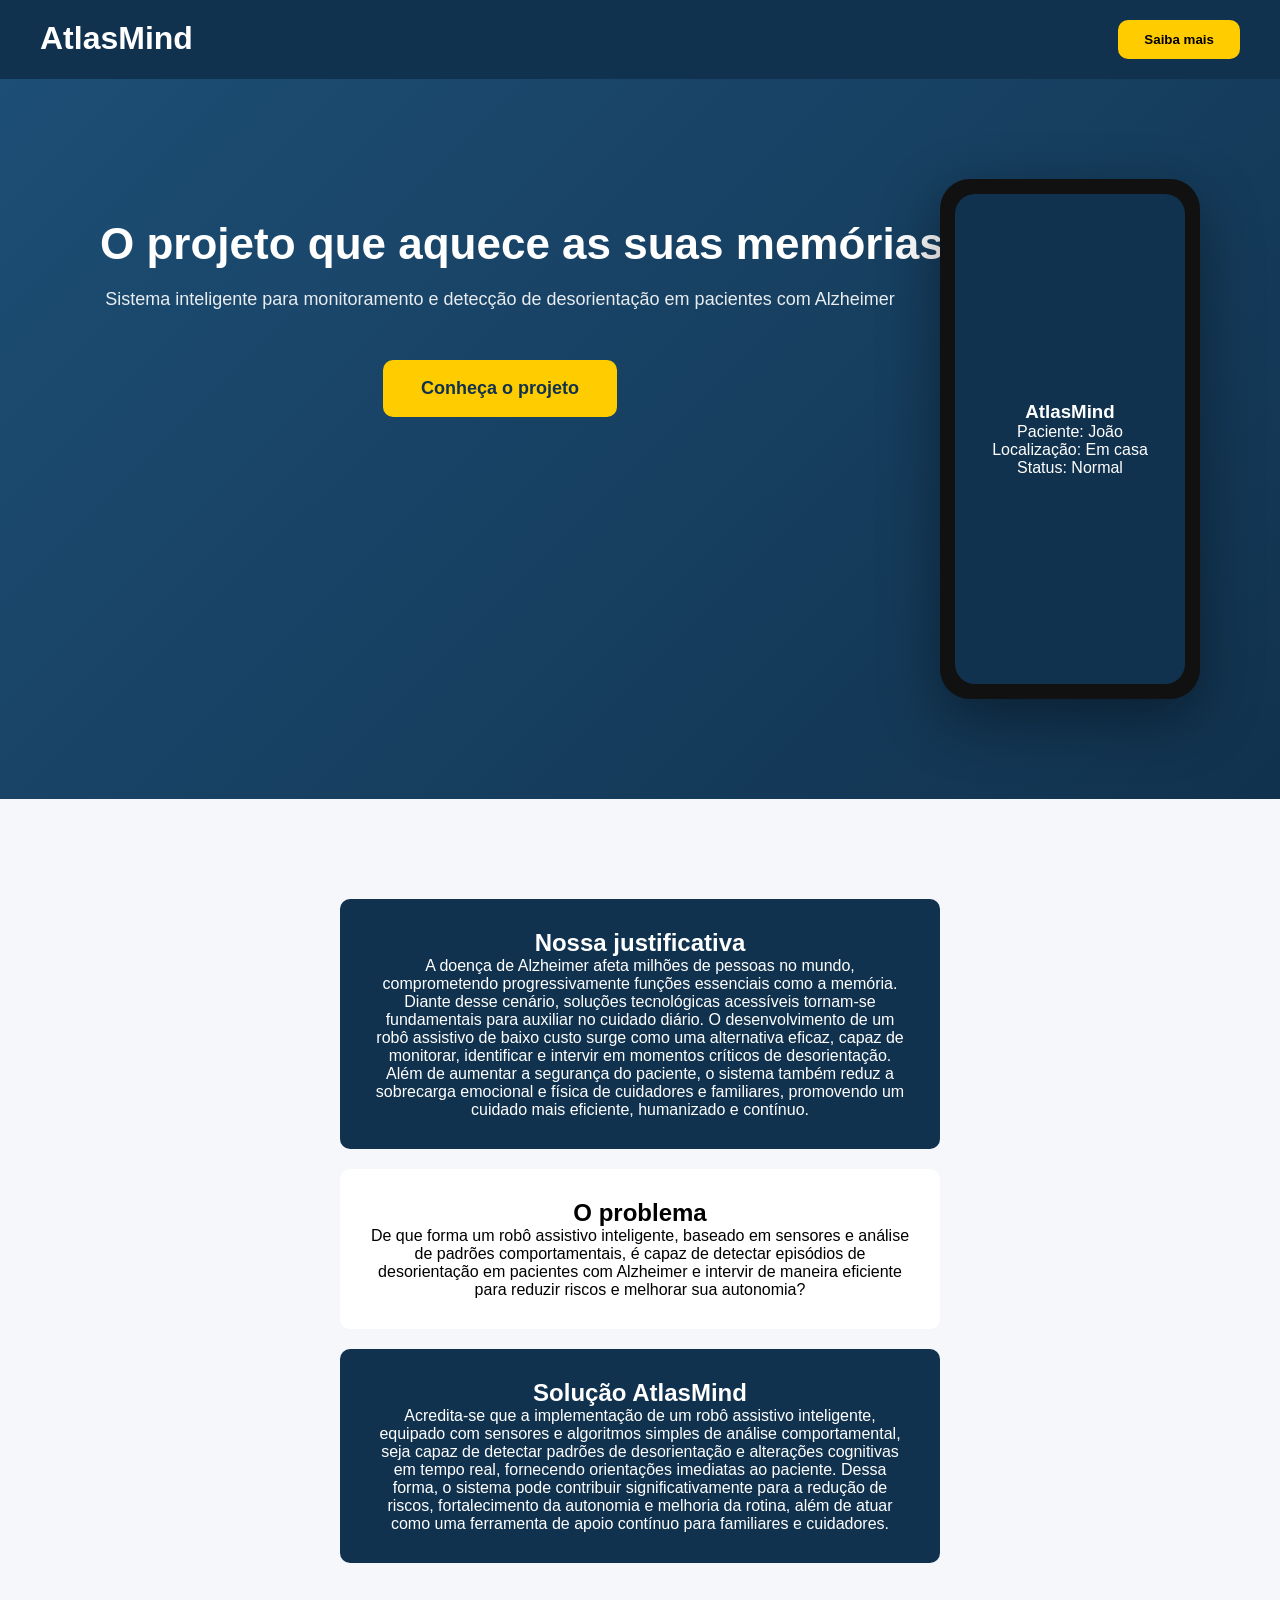
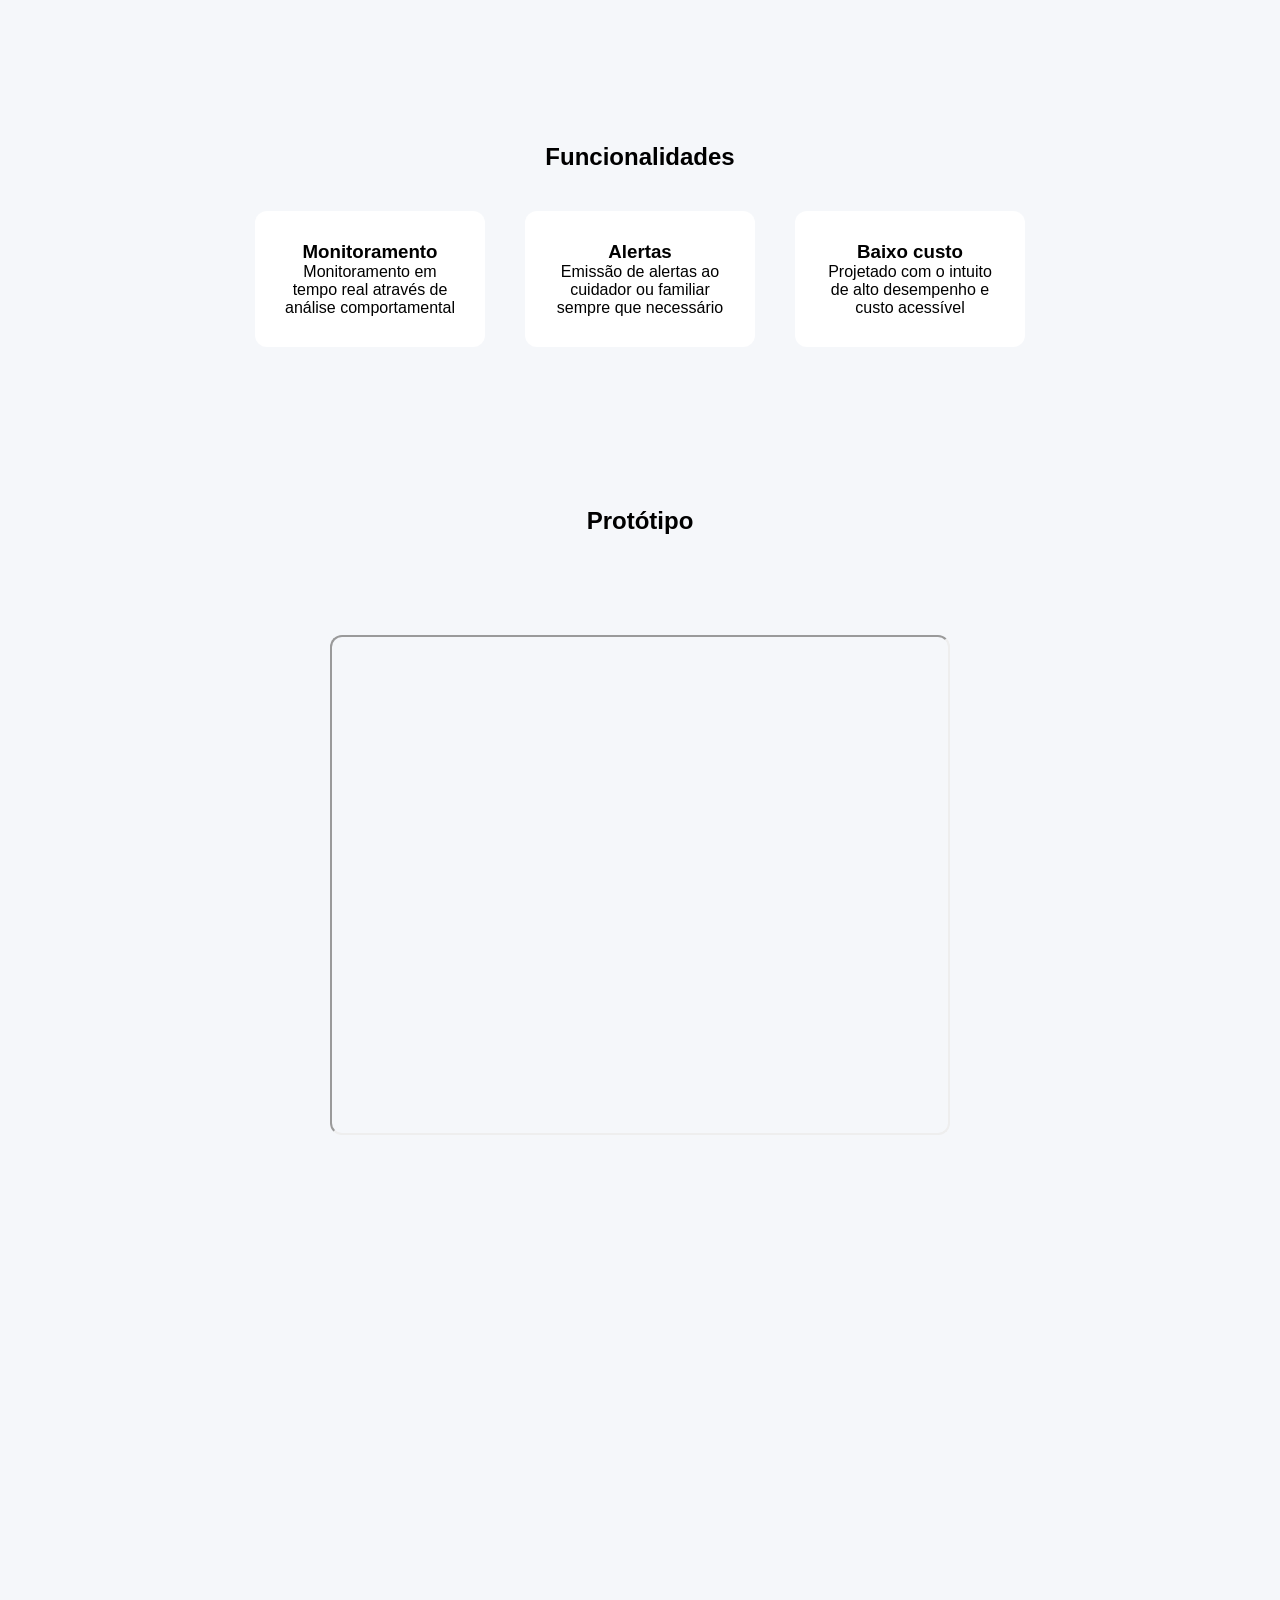
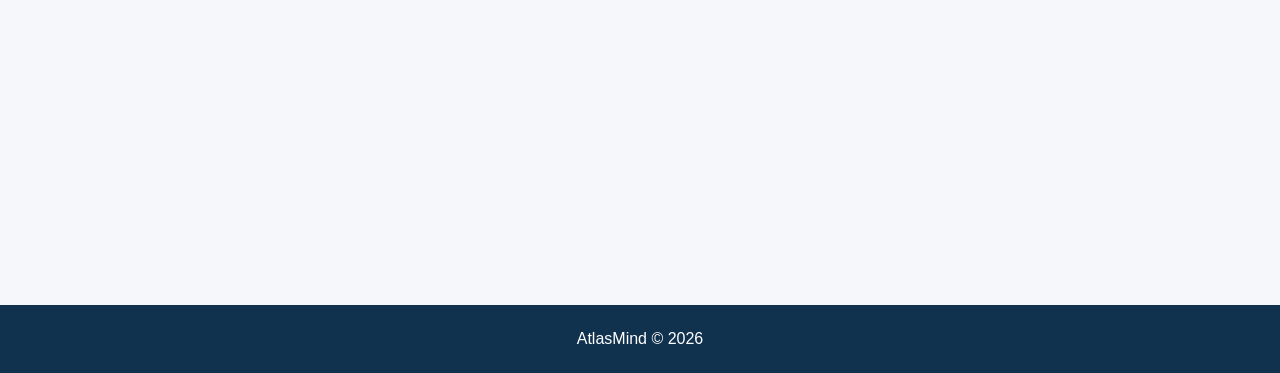
==== index.html @ e0444ef6 "Add files via upload" ====
<!DOCTYPE html>
<html lang="pt-BR">
<head>
<meta charset="UTF-8">
<meta name="viewport" content="width=device-width, initial-scale=1.0">
<title>AtlasMind</title>

<link rel="stylesheet" href="style.css">
</head>

<body>

<header>
  <h1>AtlasMind</h1>
  <button onclick="scrollToSection()">Saiba mais</button>
</header>

<section class="hero">
  <div class="hero-content">

    <div class="hero-text">
  <h2 class="title">
    O projeto que aquece as suas memórias afetivas
  </h2>

  <p class="subtitle">
    Sistema inteligente para monitoramento e detecção de desorientação em pacientes com Alzheimer
  </p>

  <button class="cta" onclick="scrollToSection()">
    Conheça o projeto
  </button>
</div>

    <div class="hero-image">
      <div class="phone floating">

        <div class="screen">

  <div class="notification" id="notification">
    ⚠️ Alerta detectado
  </div>

  <h3>AtlasMind</h3>
  <p>Paciente: João</p>
  <p>Localização: Em casa</p>
  <p id="status">Status: Normal</p>

</div>
        </div>

      </div>
    </div>

  </div>
</section>

<section id="info" class="info-section reveal">

  <div class="info-box highlight">
    <h2>Nossa justificativa</h2>
    <p>A doença de Alzheimer afeta milhões de pessoas no mundo, comprometendo progressivamente funções
       essenciais como a memória. Diante desse cenário, soluções tecnológicas acessíveis tornam-se fundamentais 
       para auxiliar no cuidado diário. O desenvolvimento de um robô assistivo de baixo custo surge como uma 
       alternativa eficaz, capaz de monitorar, identificar e intervir em momentos críticos de desorientação. 
       Além de aumentar a segurança do paciente, o sistema também reduz a sobrecarga emocional e física de cuidadores 
       e familiares, promovendo um cuidado mais eficiente, humanizado e contínuo.</p>
  </div>

  <div class="info-box">
    <h2>O problema</h2>
    <p> De que forma um robô assistivo inteligente, baseado em sensores e análise de padrões comportamentais, 
      é capaz de detectar episódios de desorientação em pacientes com Alzheimer e intervir de maneira eficiente 
      para reduzir riscos e melhorar sua autonomia?</p>
  </div>

  <div class="info-box highlight">
    <h2>Solução AtlasMind</h2>
    <p>Acredita-se que a implementação de um robô assistivo inteligente, equipado com sensores e algoritmos
       simples de análise comportamental, seja capaz de detectar padrões de desorientação e alterações cognitivas
        em tempo real, fornecendo orientações imediatas ao paciente. Dessa forma, o sistema pode contribuir significativamente
         para a redução de riscos, fortalecimento da autonomia e melhoria da rotina, além de atuar como uma ferramenta de apoio 
         contínuo para familiares e cuidadores.</p>
  </div>
</section>

<section class="features reveal">
  <h2>Funcionalidades</h2>

  <div class="cards">
    <div class="card">
      <h3>Monitoramento</h3>
      <p>Monitoramento em tempo real através de análise comportamental</p>
    </div>

    <div class="card">
      <h3>Alertas</h3>
      <p>Emissão de alertas ao cuidador ou familiar sempre que necessário</p>
    </div>

    <div class="card">
      <h3>Baixo custo</h3>
      <p>Projetado com o intuito de alto desempenho e custo acessível</p>
    </div>
  </div>
</section>

<section class="produto reveal">
  <h2>Protótipo</h2>

  <div class="produto-content">
    <iframe src="https://www.youtube.com/embed/MRnnteu8pBU?si=_aoREbCYIcZXlbFe"></iframe>
  </div>
</section>

<section class="team reveal">
  <h2>Equipe Atlas</h2>

  <div class="team-container">

    <div class="member">
      <img src="matheus.jpeg">
      <h3>Matheus</h3>
      <a href="https://www.linkedin.com/in/matheus-faleiro-69413138b?lipi=urn%3Ali%3Apage%3Ad_flagship3_profile_view_base_contact_details%3B1FRHt0gHQum4gYwUUqJNFw%3D%3D">LinkedIn</a>
    </div>

    <div class="member">
      <img src="natan.jpeg">
      <h3>Natan</h3>
      <a href="https://www.linkedin.com/in/natan-ciriboli-de-camargo-34a29a306?lipi=urn%3Ali%3Apage%3Ad_flagship3_profile_view_base_contact_details%3B%2Bx3J2RN3Swa7v%2F7gTwZYxg%3D%3D">LinkedIn</a>
    </div>

    <div class="member">
      <img src="rafael.jpeg">
      <h3>Rafael</h3>
      <a href="#">LinkedIn</a>
    </div>

  </div>
</section>

<section class="orientacao reveal">
  <h2>Orientado por:</h2>

  <div class="orientadores">
    <div>
      <h3>Professora Orientadora</h3>
      <p>Carine Rodrigues</p>
    </div>

    <div>
      <h3>Professor Coorientador</h3>
      <p>Leandro Pires</p>
    </div>
  </div>
</section>

<footer>
  <p>AtlasMind © 2026</p>
</footer>

<script src="script.js"></script>

</body>
</html>
---- style.css ----
* {
  margin: 0;
  padding: 0;
  box-sizing: border-box;
}

body {
  font-family: 'Segoe UI', sans-serif;
  background: #f5f7fa;
}

/* HEADER */
header {
  background: #11324E;
  color: white;
  padding: 20px 40px;
  display: flex;
  justify-content: space-between;
}

header button {
  background: #ffcc00;
  padding: 12px 26px;
  border-radius: 10px;
  border: none;
  font-weight: bold;
  cursor: pointer;
}

/* HERO */
.hero {
  background: linear-gradient(135deg, #1d4e75, #11324E);
  color: white;
  padding: 100px 60px;
}

.hero-image {
    margin-right: 250px; /* aumenta o espaço da direita → puxa pra esquerda */
    display: flex;
    justify-content: flex-end;
}

.hero-content {
    display: flex;
    justify-content: space-between; /* separa esquerda e direita */
    align-items: flex-start;        /* mantém no topo */
    gap: 40px;
}

/* TEXTO */
.hero-text {
    max-width: 800px;
    margin-left: 40px;
    margin-top: 40px;
}

.hero-text h2 {
    font-size: 44px;
    white-space: nowrap;
}

.hero-text p {
    font-size: 18px;
    margin-top: 5px;
    white-space: nowrap;
}

.title {
    font-size: 48px;
    font-weight: 800;
    white-space: nowrap;
    margin-bottom: 20px;
}

.subtitle {
    font-size: 38px;
    max-width: 800px;
    margin-top: 50px;
    opacity: 0.9;
}

.cta {
    margin-top: 50px;
    padding: 18px 38px;
    font-size: 18px;
    background: #ffcc00;
    color: #11324E;
    border: none;
    border-radius: 10px;
    cursor: pointer;
    font-weight: bold;
    transition: 0.3s;
}

.cta:hover {
    transform: scale(1.08);
}
/* CELULAR */
.phone {
  width: 260px;
  height: 520px;
  background: #111;
  border-radius: 30px;
  padding: 15px;
  box-shadow: 0 20px 60px rgba(0,0,0,0.4);
}

.screen {
    background: #11324E;
    height: 100%;
    border-radius: 20px;
    padding: 20px;
    position: relative;

    display: flex;
    flex-direction: column;
    justify-content: center;
    align-items: center;
}

.app-content {
  text-align: center;
}

/* NOTIFICAÇÃO */
.notification {
    position: absolute;
    top: 20px;
    left: 50%;
    transform: translateX(-50%) translateY(-100px);
    background: white;
    color: #c0392b;
    padding: 10px 18px;
    border-radius: 10px;
    font-size: 13px;
    font-weight: bold;
    box-shadow: 0 5px 20px rgba(0,0,0,0.2);
    opacity: 0;
}

/* SEÇÕES */
section {
  padding: 80px 20px;
  text-align: center;
}

.info-box {
  background: white;
  padding: 30px;
  margin: 20px auto;
  max-width: 600px;
  border-radius: 10px;
  transition: 0.3s;
}

.info-box:hover {
  transform: translateY(-5px);
}

.highlight {
  background: #11324E;
  color: white;
}

/* CARDS */
.cards {
  display: flex;
  justify-content: center;
  gap: 40px;
}

.card {
  background: white;
  padding: 30px;
  width: 230px;
  border-radius: 12px;
  transition: 0.3s;
}

.card:hover {
  transform: translateY(-10px);
}

/* PROTÓTIPO */
.produto iframe {
  width: 50%;
  height: 500px;
  border-radius: 12px;
  transition: 0.3s;
}

.features h2 {
    margin-bottom: 40px;
}

.produto h2 {
    margin-bottom: 100px;
}

.produto iframe:hover {
  transform: scale(1.03);
}

/* EQUIPE */
.team-container {
  display: flex;
  justify-content: center;
  gap: 60px;
}

.member {
  transition: 0.3s;
}

.member:hover {
  transform: translateY(-10px) scale(1.05);
}

.member img {
  width: 120px;
  border-radius: 50%;
}

.member a {
  margin-top: 10px;
  display: inline-block;
  background: #11324E;
  color: white;
  padding: 8px 14px;
  border-radius: 8px;
}

.team h2 {
    margin-bottom: 40px; /* afasta das fotos */
}

/* ORIENTAÇÃO */
.orientadores {
  display: flex;
  justify-content: center;
  gap: 80px;
}

.orientacao h2 {
    margin-bottom: 40px; /* afasta dos orientadores */
}

/* FOOTER */
footer {
  background: #11324E;
  color: white;
  text-align: center;
  padding: 25px;
}

/* ANIMAÇÃO */
.reveal {
  opacity: 0;
  transform: translateY(40px);
  transition: 0.8s;
}

.reveal.active {
  opacity: 1;
  transform: translateY(0);
}

.floating {
  animation: float 3s ease-in-out infinite;
}

@keyframes float {
  50% { transform: translateY(-15px); }
}
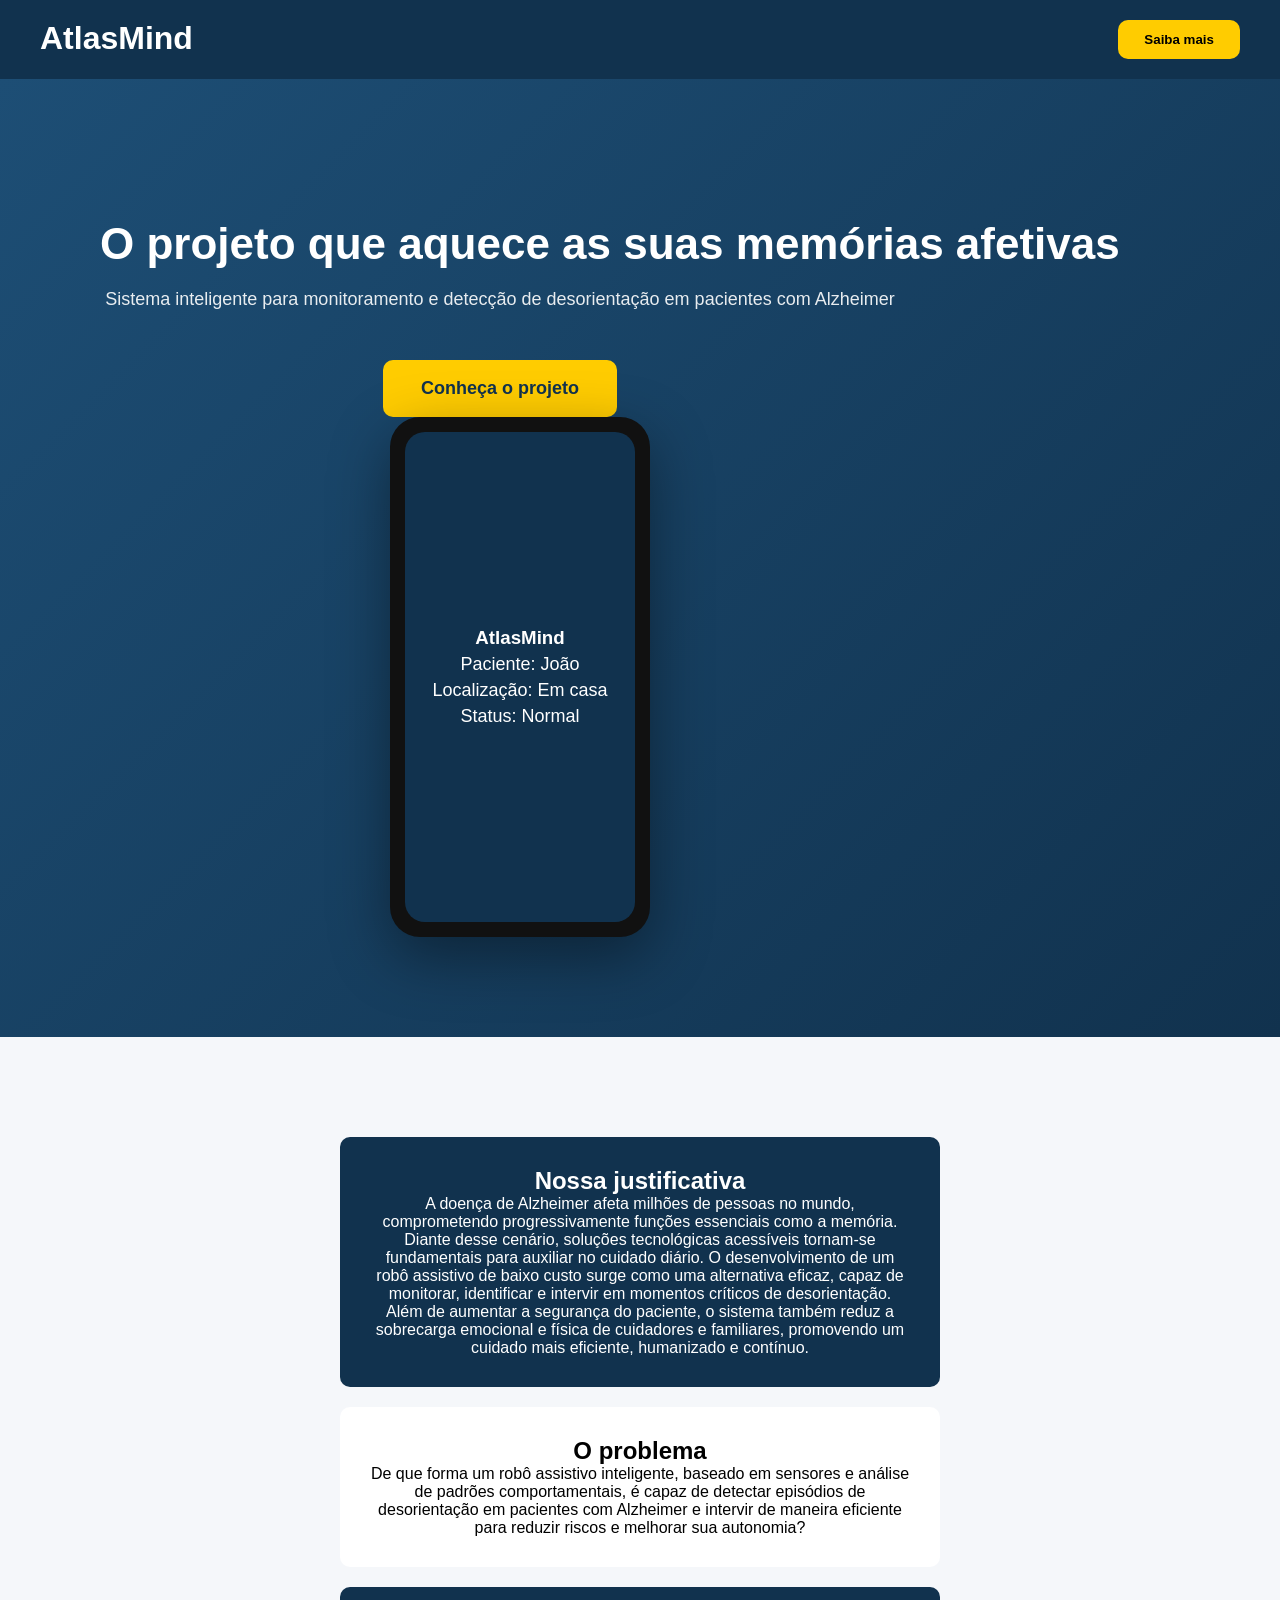
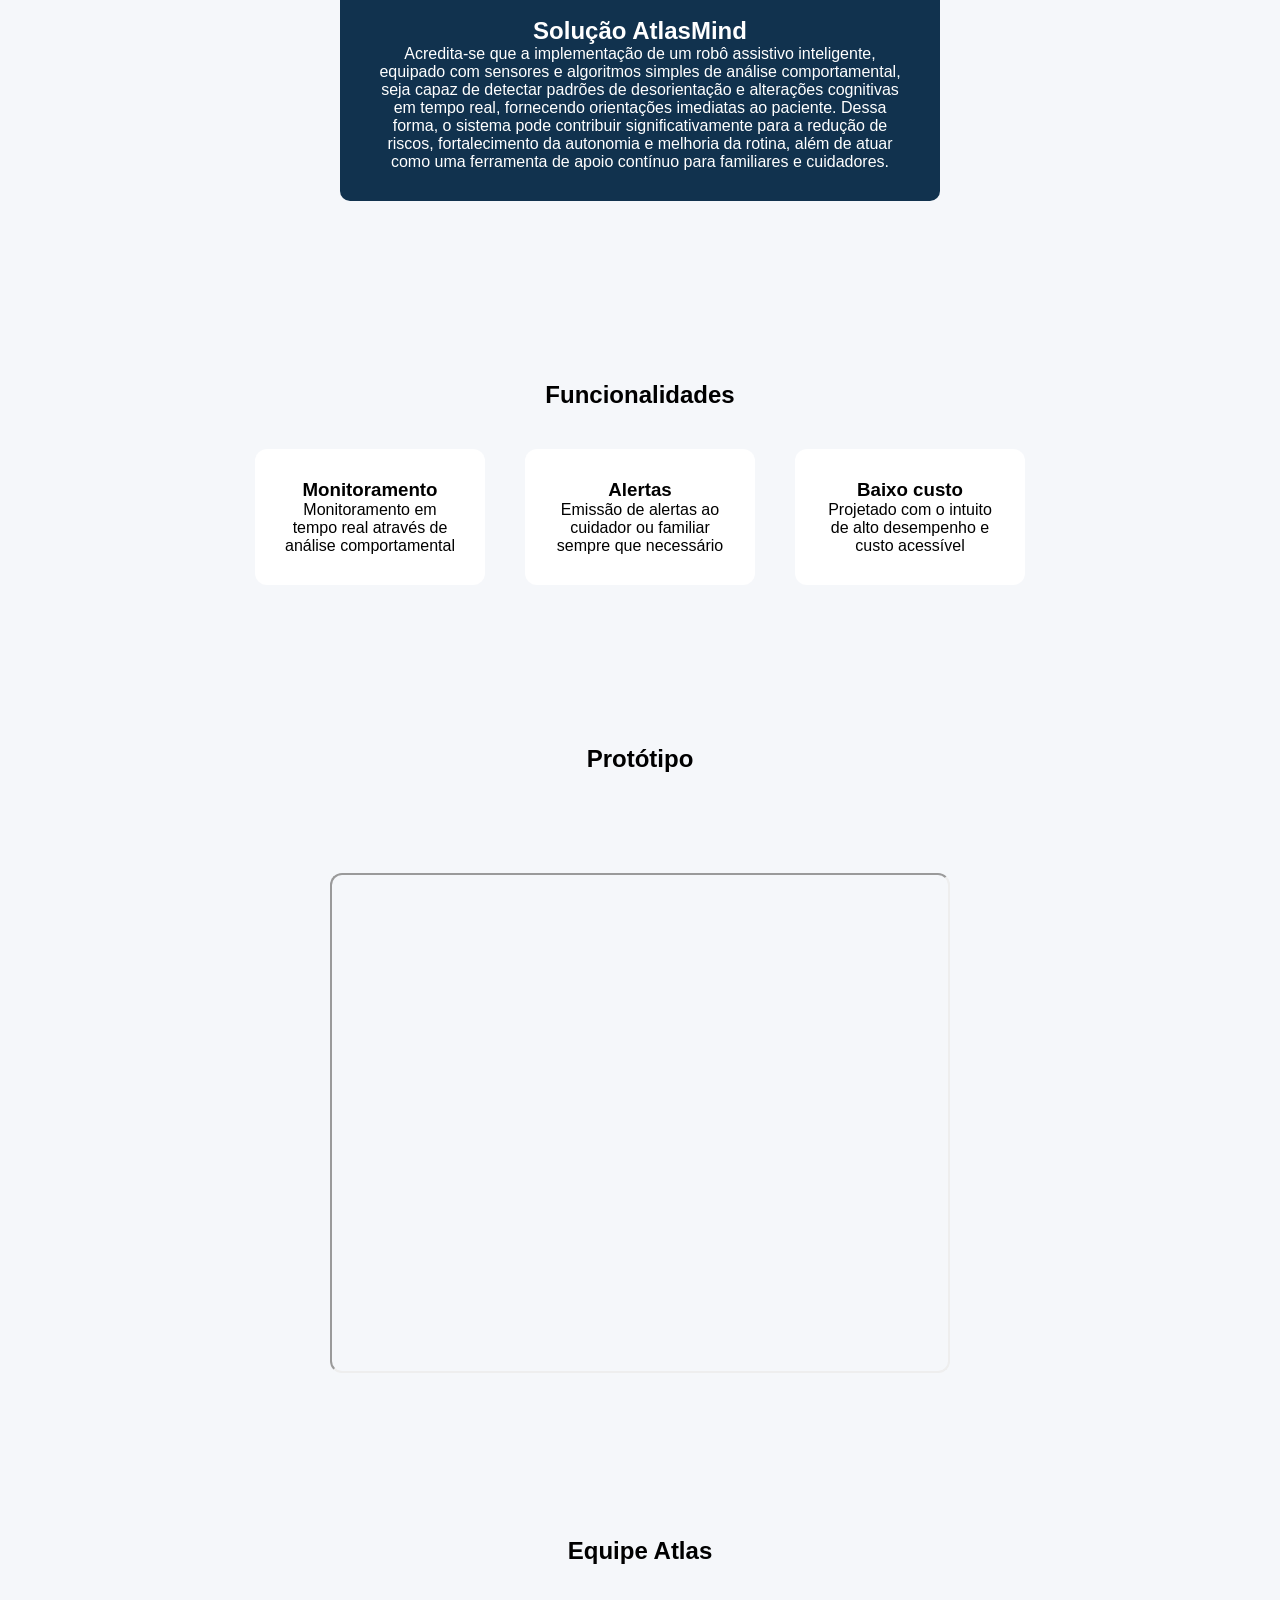
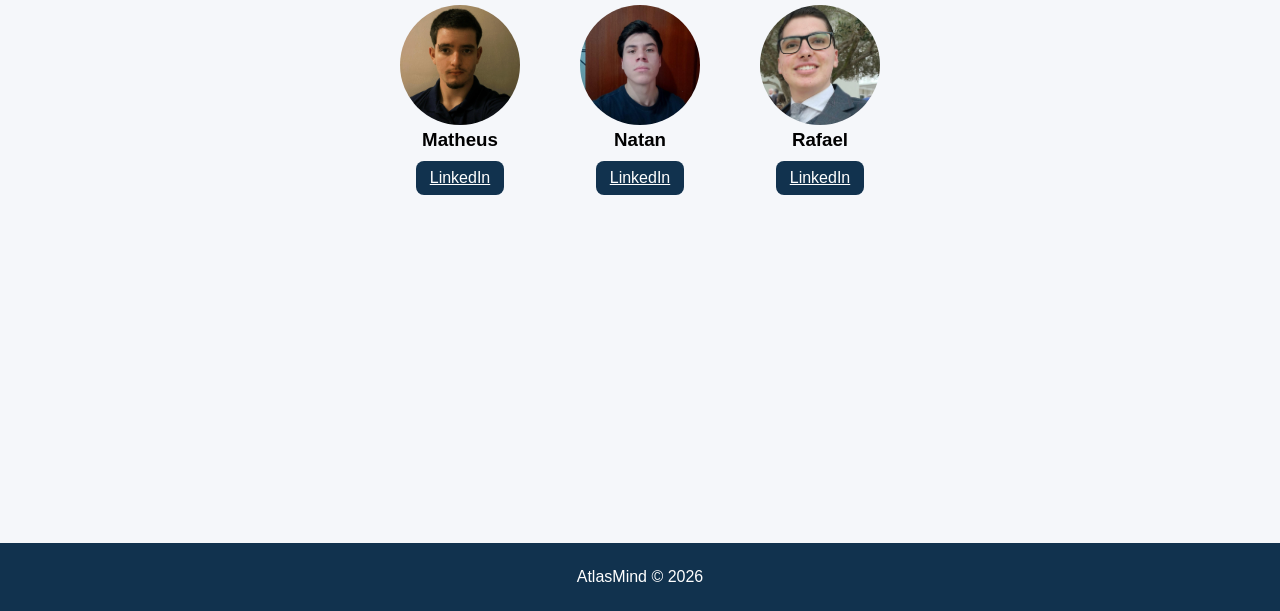
==== commit 5593b889: "Organização das tags por nível de hierariquia" ====
--- a/index.html
+++ b/index.html
@@ -1,61 +1,45 @@
 <!DOCTYPE html>
 <html lang="pt-BR">
-<head>
-<meta charset="UTF-8">
-<meta name="viewport" content="width=device-width, initial-scale=1.0">
-<title>AtlasMind</title>
+  <head>
+    <meta charset="UTF-8">
+    <meta name="viewport" content="width=device-width, initial-scale=1.0">
+    <title>AtlasMind</title>
 
-<link rel="stylesheet" href="style.css">
-</head>
+    <link rel="stylesheet" href="style.css">
+  </head>
+  <body>
+    <header>
+      <h1>AtlasMind</h1>
 
-<body>
+      <button onclick="scrollToSection()">Saiba mais</button>
+    </header>
+    <section class="hero">
+      <div class="hero-content">
+        <div class="hero-text">
+          <h2 class="title">O projeto que aquece as suas memórias afetivas</h2>
 
-<header>
-  <h1>AtlasMind</h1>
-  <button onclick="scrollToSection()">Saiba mais</button>
-</header>
+          <p class="subtitle">Sistema inteligente para monitoramento e detecção de desorientação em pacientes com Alzheimer</p>
 
-<section class="hero">
-  <div class="hero-content">
+          <button class="cta" onclick="scrollToSection()">Conheça o projeto</button>
+        <div class="hero-image">
+          <div class="phone floating">
+            <div class="screen">
+              <div class="notification" id="notification">⚠️ Alerta detectado</div>
 
-    <div class="hero-text">
-  <h2 class="title">
-    O projeto que aquece as suas memórias afetivas
-  </h2>
+              <h3>AtlasMind</h3>
+            
+              <p>Paciente: João</p>
+              <p>Localização: Em casa</p>
+              <p id="status">Status: Normal</p>
 
-  <p class="subtitle">
-    Sistema inteligente para monitoramento e detecção de desorientação em pacientes com Alzheimer
-  </p>
+            </div>
+          </div>
+        </div> <!--hero-image-->
+        </div> <!--hero-text-->
+      </div> <!--hero-content-->
+    </section>
 
-  <button class="cta" onclick="scrollToSection()">
-    Conheça o projeto
-  </button>
-</div>
-
-    <div class="hero-image">
-      <div class="phone floating">
-
-        <div class="screen">
-
-  <div class="notification" id="notification">
-    ⚠️ Alerta detectado
-  </div>
-
-  <h3>AtlasMind</h3>
-  <p>Paciente: João</p>
-  <p>Localização: Em casa</p>
-  <p id="status">Status: Normal</p>
-
-</div>
-        </div>
-
-      </div>
-    </div>
-
-  </div>
-</section>
-
-<section id="info" class="info-section reveal">
+    <section id="info" class="info-section reveal">
 
   <div class="info-box highlight">
     <h2>Nossa justificativa</h2>
@@ -119,19 +103,19 @@
   <div class="team-container">
 
     <div class="member">
-      <img src="matheus.jpeg">
+      <img src="/img/matheus.jpeg">
       <h3>Matheus</h3>
       <a href="https://www.linkedin.com/in/matheus-faleiro-69413138b?lipi=urn%3Ali%3Apage%3Ad_flagship3_profile_view_base_contact_details%3B1FRHt0gHQum4gYwUUqJNFw%3D%3D">LinkedIn</a>
     </div>
 
     <div class="member">
-      <img src="natan.jpeg">
+      <img src="/img/natan.jpeg">
       <h3>Natan</h3>
       <a href="https://www.linkedin.com/in/natan-ciriboli-de-camargo-34a29a306?lipi=urn%3Ali%3Apage%3Ad_flagship3_profile_view_base_contact_details%3B%2Bx3J2RN3Swa7v%2F7gTwZYxg%3D%3D">LinkedIn</a>
     </div>
 
     <div class="member">
-      <img src="rafael.jpeg">
+      <img src="/img/rafael.jpeg">
       <h3>Rafael</h3>
       <a href="#">LinkedIn</a>
     </div>
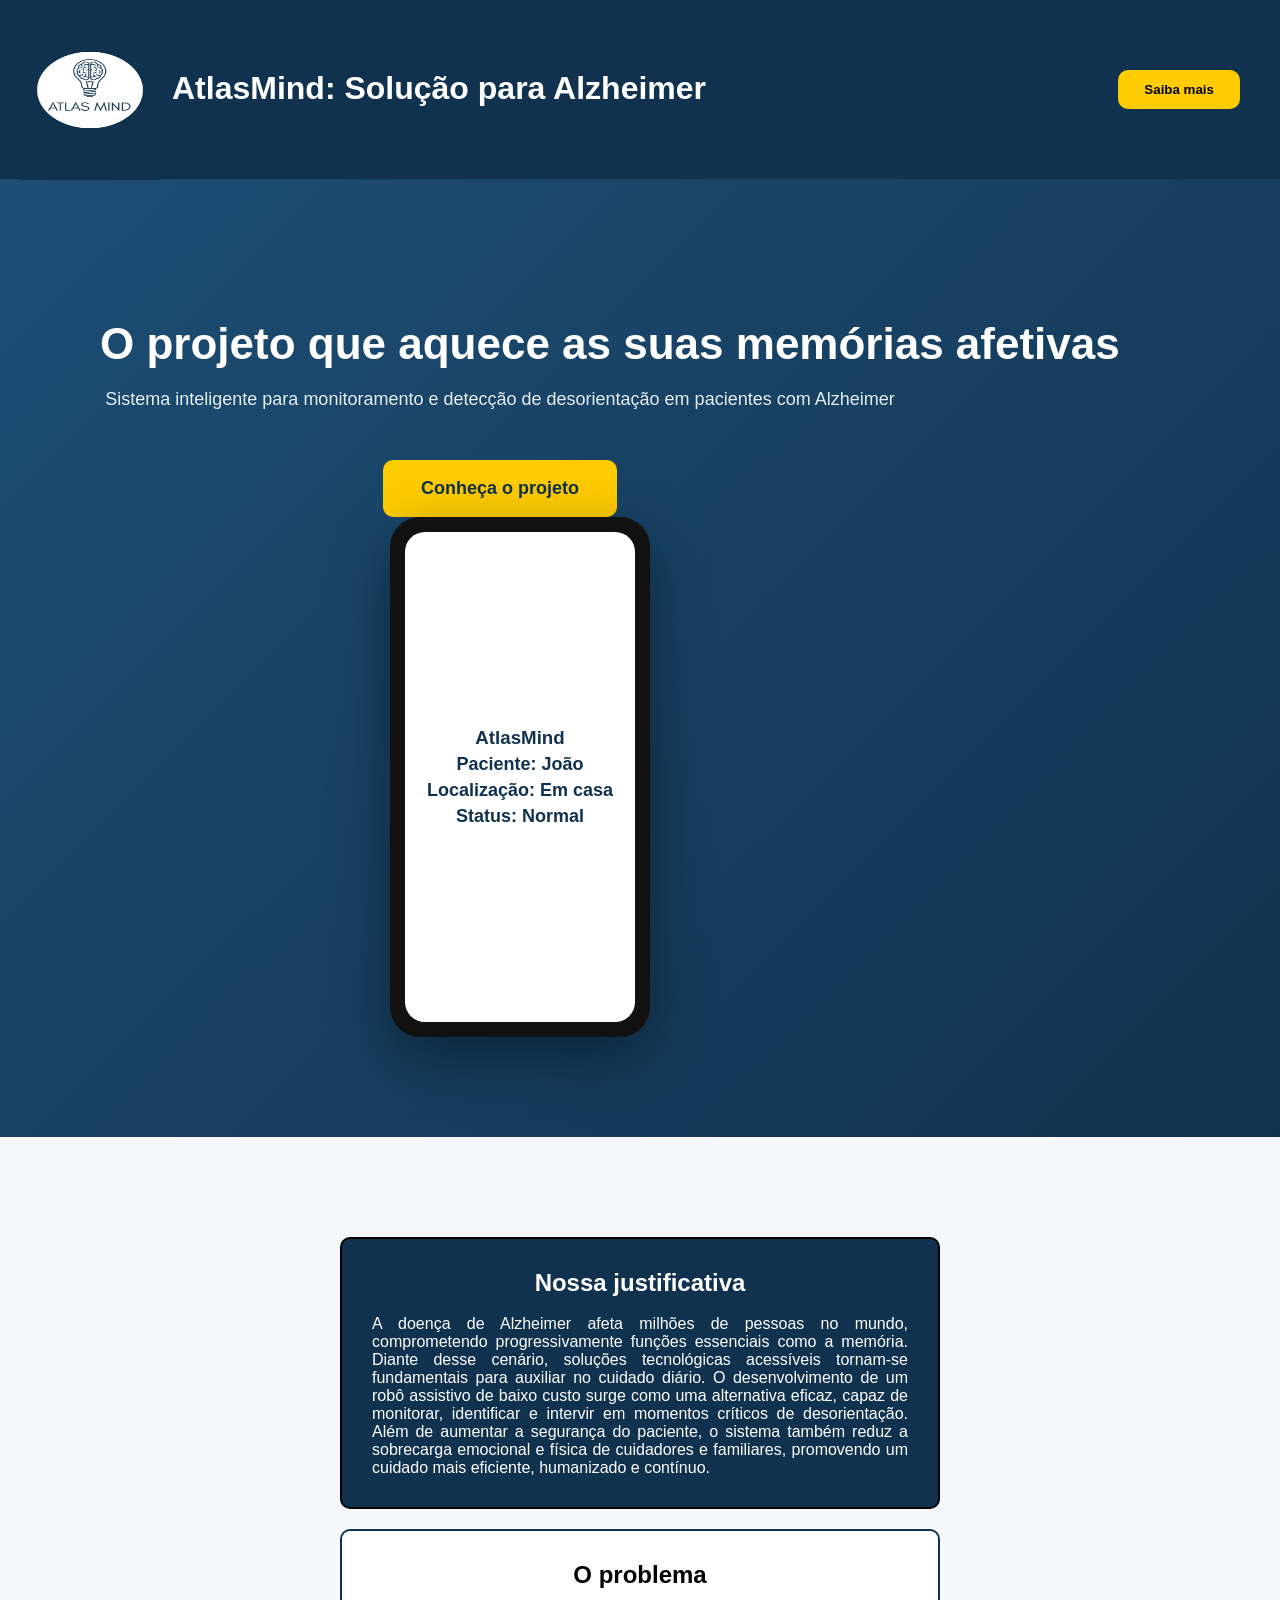
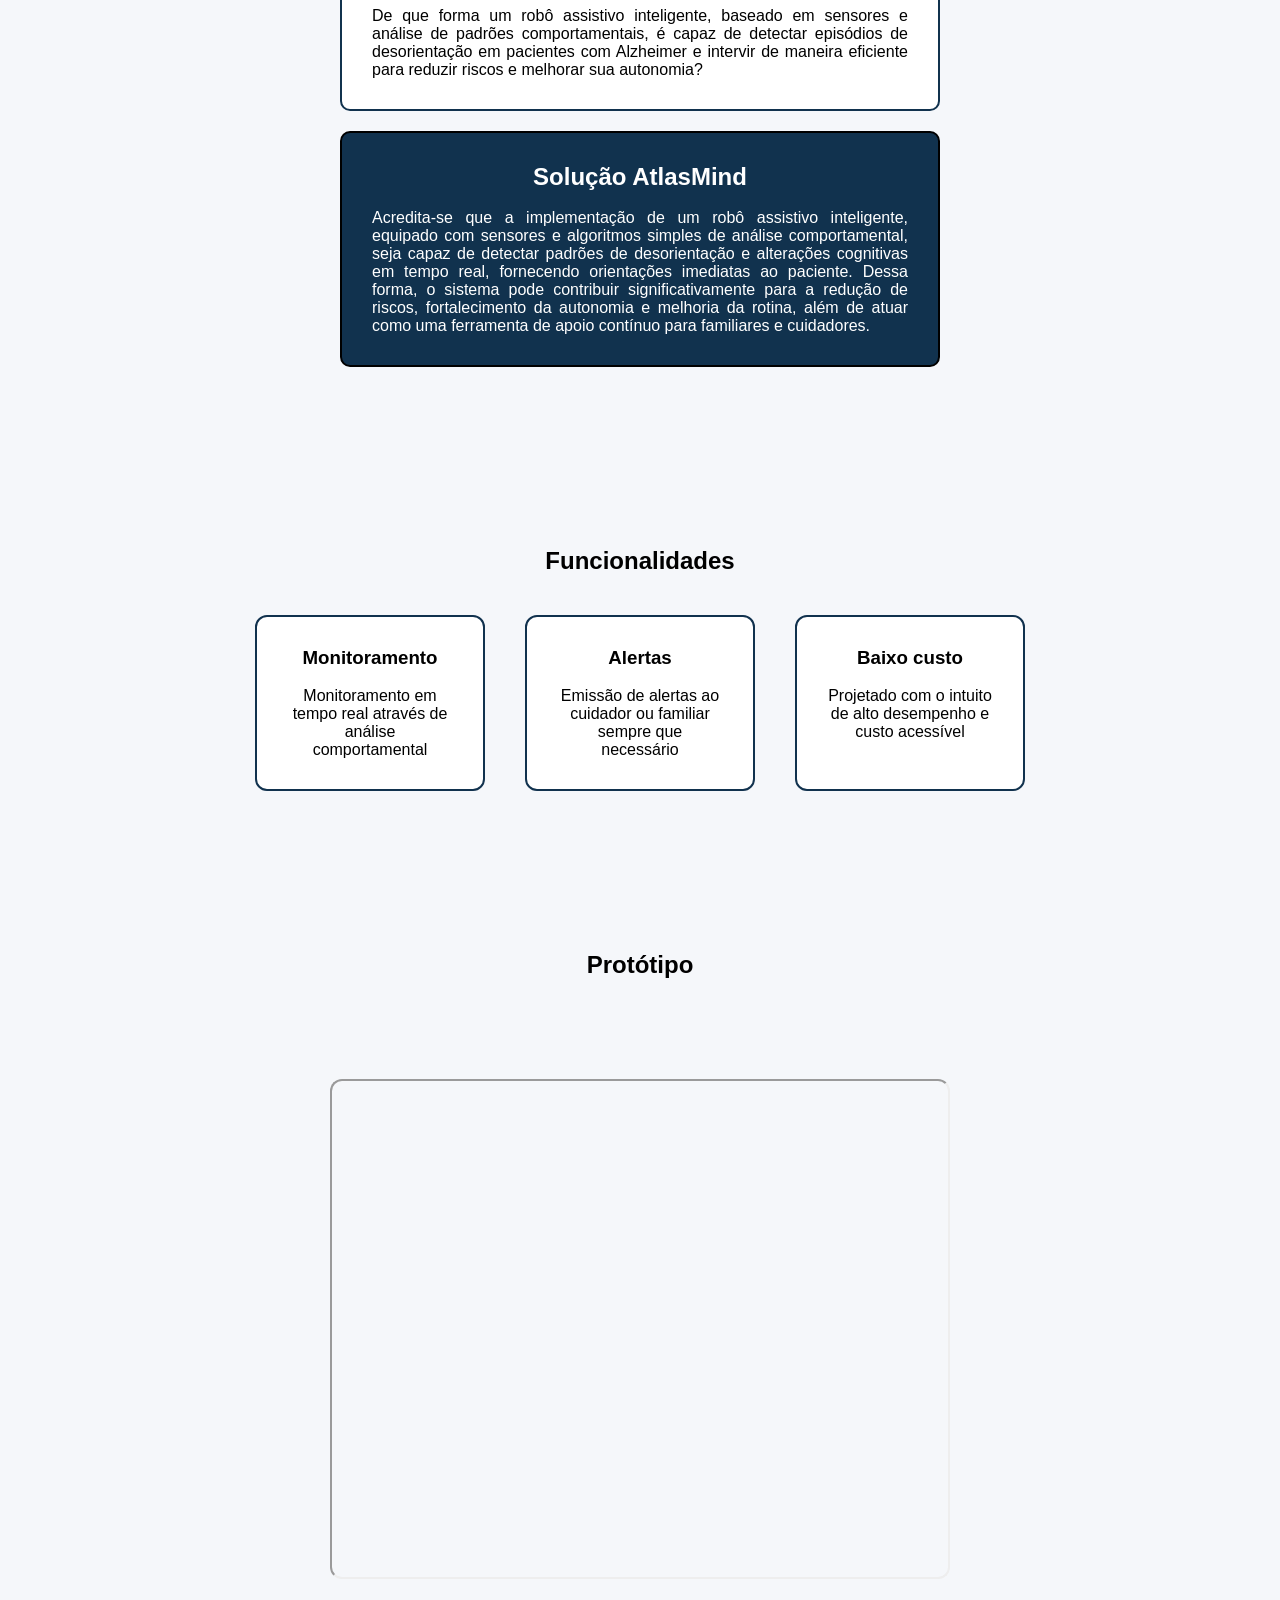
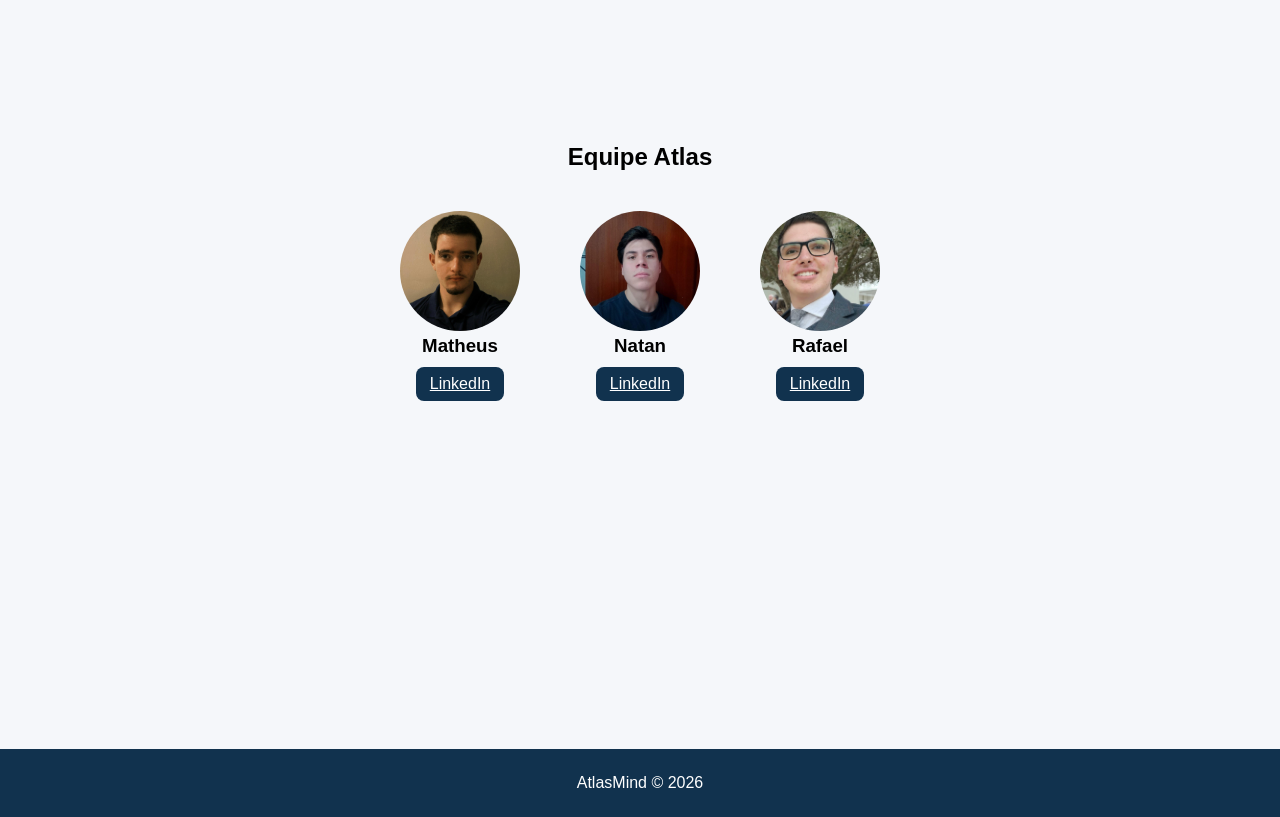
==== commit 4afbaa2f: "Inserção da logo do projeto usando css para ordenar ela, e mudanças nas divs de card" ====
--- a/index.html
+++ b/index.html
@@ -9,7 +9,9 @@
   </head>
   <body>
     <header>
-      <h1>AtlasMind</h1>
+      <h1>AtlasMind: Solução para Alzheimer</h1>
+
+      <img src="/img/AtlasMind.jpeg" alt="AtlasMind - Logo" class="logo">
 
       <button onclick="scrollToSection()">Saiba mais</button>
     </header>
@@ -40,110 +42,114 @@
     </section>
 
     <section id="info" class="info-section reveal">
+      <div class="info-box highlight">
+        <h2>Nossa justificativa</h2><br>
+    
+        <p>A doença de Alzheimer afeta milhões de pessoas no mundo, comprometendo progressivamente funções
+        essenciais como a memória. Diante desse cenário, soluções tecnológicas acessíveis tornam-se fundamentais 
+        para auxiliar no cuidado diário. O desenvolvimento de um robô assistivo de baixo custo surge como uma 
+        alternativa eficaz, capaz de monitorar, identificar e intervir em momentos críticos de desorientação. 
+        Além de aumentar a segurança do paciente, o sistema também reduz a sobrecarga emocional e física de cuidadores 
+        e familiares, promovendo um cuidado mais eficiente, humanizado e contínuo.</p>
+      </div>
 
-  <div class="info-box highlight">
-    <h2>Nossa justificativa</h2>
-    <p>A doença de Alzheimer afeta milhões de pessoas no mundo, comprometendo progressivamente funções
-       essenciais como a memória. Diante desse cenário, soluções tecnológicas acessíveis tornam-se fundamentais 
-       para auxiliar no cuidado diário. O desenvolvimento de um robô assistivo de baixo custo surge como uma 
-       alternativa eficaz, capaz de monitorar, identificar e intervir em momentos críticos de desorientação. 
-       Além de aumentar a segurança do paciente, o sistema também reduz a sobrecarga emocional e física de cuidadores 
-       e familiares, promovendo um cuidado mais eficiente, humanizado e contínuo.</p>
-  </div>
+      <div class="info-box">
+        <h2>O problema</h2><br>
+        
+        <p> De que forma um robô assistivo inteligente, baseado em sensores e análise de padrões comportamentais, 
+        é capaz de detectar episódios de desorientação em pacientes com Alzheimer e intervir de maneira eficiente 
+        para reduzir riscos e melhorar sua autonomia?</p>
+      </div>
 
-  <div class="info-box">
-    <h2>O problema</h2>
-    <p> De que forma um robô assistivo inteligente, baseado em sensores e análise de padrões comportamentais, 
-      é capaz de detectar episódios de desorientação em pacientes com Alzheimer e intervir de maneira eficiente 
-      para reduzir riscos e melhorar sua autonomia?</p>
-  </div>
+      <div class="info-box highlight">
+        <h2>Solução AtlasMind</h2><br>
+        
+        <p>Acredita-se que a implementação de um robô assistivo inteligente, equipado com sensores e algoritmos
+        simples de análise comportamental, seja capaz de detectar padrões de desorientação e alterações cognitivas
+        em tempo real, fornecendo orientações imediatas ao paciente. Dessa forma, o sistema pode contribuir significativamente
+        para a redução de riscos, fortalecimento da autonomia e melhoria da rotina, além de atuar como uma ferramenta de apoio 
+        contínuo para familiares e cuidadores.</p>
+      </div>
+    </section>
+    <section class="features reveal">
+      <h2>Funcionalidades</h2>
 
-  <div class="info-box highlight">
-    <h2>Solução AtlasMind</h2>
-    <p>Acredita-se que a implementação de um robô assistivo inteligente, equipado com sensores e algoritmos
-       simples de análise comportamental, seja capaz de detectar padrões de desorientação e alterações cognitivas
-        em tempo real, fornecendo orientações imediatas ao paciente. Dessa forma, o sistema pode contribuir significativamente
-         para a redução de riscos, fortalecimento da autonomia e melhoria da rotina, além de atuar como uma ferramenta de apoio 
-         contínuo para familiares e cuidadores.</p>
-  </div>
-</section>
+      <div class="cards">
+        <div class="card">
+          <h3>Monitoramento</h3><br>
+      
+          <p>Monitoramento em tempo real através de análise comportamental</p>
+        </div>
 
-<section class="features reveal">
-  <h2>Funcionalidades</h2>
+        <div class="card">
+          <h3>Alertas</h3><br>
+      
+          <p>Emissão de alertas ao cuidador ou familiar sempre que necessário</p>
+        </div>
 
-  <div class="cards">
-    <div class="card">
-      <h3>Monitoramento</h3>
-      <p>Monitoramento em tempo real através de análise comportamental</p>
-    </div>
+        <div class="card">
+          <h3>Baixo custo</h3><br>
+      
+          <p>Projetado com o intuito de alto desempenho e custo acessível</p>
+        </div>
+      </div>
+    </section>
+    <section class="produto reveal">
+      <h2>Protótipo</h2>
 
-    <div class="card">
-      <h3>Alertas</h3>
-      <p>Emissão de alertas ao cuidador ou familiar sempre que necessário</p>
-    </div>
+      <div class="produto-content">
+        <iframe src="https://www.youtube.com/embed/MRnnteu8pBU?si=_aoREbCYIcZXlbFe"></iframe>
+      </div>
+    </section>
+    <section class="team reveal">
+      <h2>Equipe Atlas</h2>
 
-    <div class="card">
-      <h3>Baixo custo</h3>
-      <p>Projetado com o intuito de alto desempenho e custo acessível</p>
-    </div>
-  </div>
-</section>
+      <div class="team-container">
 
-<section class="produto reveal">
-  <h2>Protótipo</h2>
+        <div class="member">
+          <img src="/img/matheus.jpeg">
+          
+          <h3>Matheus</h3>
+      
+          <a href="https://www.linkedin.com/in/matheus-faleiro-69413138b?lipi=urn%3Ali%3Apage%3Ad_flagship3_profile_view_base_contact_details%3B1FRHt0gHQum4gYwUUqJNFw%3D%3D">LinkedIn</a>
+        </div>
 
-  <div class="produto-content">
-    <iframe src="https://www.youtube.com/embed/MRnnteu8pBU?si=_aoREbCYIcZXlbFe"></iframe>
-  </div>
-</section>
+        <div class="member">  
+          <img src="/img/natan.jpeg">
+      
+          <h3>Natan</h3>
+      
+          <a href="https://www.linkedin.com/in/natan-ciriboli-de-camargo-34a29a306?lipi=urn%3Ali%3Apage%3Ad_flagship3_profile_view_base_contact_details%3B%2Bx3J2RN3Swa7v%2F7gTwZYxg%3D%3D">LinkedIn</a>
+        </div>
 
-<section class="team reveal">
-  <h2>Equipe Atlas</h2>
+        <div class="member">
+          <img src="/img/rafael.jpeg">
+      
+          <h3>Rafael</h3>
+      
+          <a href="#">LinkedIn</a>
+        </div>
+      </div>
+    </section>
+    <section class="orientacao reveal">
+      <h2>Orientado por:</h2>
 
-  <div class="team-container">
-
-    <div class="member">
-      <img src="/img/matheus.jpeg">
-      <h3>Matheus</h3>
-      <a href="https://www.linkedin.com/in/matheus-faleiro-69413138b?lipi=urn%3Ali%3Apage%3Ad_flagship3_profile_view_base_contact_details%3B1FRHt0gHQum4gYwUUqJNFw%3D%3D">LinkedIn</a>
-    </div>
-
-    <div class="member">
-      <img src="/img/natan.jpeg">
-      <h3>Natan</h3>
-      <a href="https://www.linkedin.com/in/natan-ciriboli-de-camargo-34a29a306?lipi=urn%3Ali%3Apage%3Ad_flagship3_profile_view_base_contact_details%3B%2Bx3J2RN3Swa7v%2F7gTwZYxg%3D%3D">LinkedIn</a>
-    </div>
-
-    <div class="member">
-      <img src="/img/rafael.jpeg">
-      <h3>Rafael</h3>
-      <a href="#">LinkedIn</a>
-    </div>
-
-  </div>
-</section>
-
-<section class="orientacao reveal">
-  <h2>Orientado por:</h2>
-
-  <div class="orientadores">
-    <div>
-      <h3>Professora Orientadora</h3>
-      <p>Carine Rodrigues</p>
-    </div>
-
-    <div>
-      <h3>Professor Coorientador</h3>
-      <p>Leandro Pires</p>
-    </div>
-  </div>
-</section>
-
-<footer>
-  <p>AtlasMind © 2026</p>
-</footer>
-
-<script src="script.js"></script>
-
-</body>
+      <div class="orientadores">
+        <div>
+          <h3>Professora Orientadora</h3>
+      
+          <p>Carine Rodrigues</p>
+        </div>
+        <div>
+          <h3>Professor Coorientador</h3>
+      
+          <p>Leandro Pires</p>
+        </div>
+      </div>
+    </section>
+    <footer>
+      <p>AtlasMind © 2026</p>
+    </footer>
+    <script src="script.js"></script>
+  </body>
 </html>
--- a/style.css
+++ b/style.css
@@ -13,9 +13,26 @@
 header {
   background: #11324E;
   color: white;
-  padding: 20px 40px;
+  padding: 70px 40px;
   display: flex;
+  position: relative;
   justify-content: space-between;
+}
+
+header h1 {
+  font-size: 32px;
+  font-weight: bold;
+  position: relative;
+  left: 11%;
+}
+
+.logo{
+  width: 140px;
+  height: 180px;
+  position: absolute;
+  top: 50%;
+  left: 7%;
+  transform: translate(-50%, -50%);
 }
 
 header button {
@@ -103,15 +120,17 @@
   border-radius: 30px;
   padding: 15px;
   box-shadow: 0 20px 60px rgba(0,0,0,0.4);
+  position: relative;
 }
 
 .screen {
-    background: #11324E;
+    background: white;
+    color: #11324E;
+    font-weight: bold;
     height: 100%;
     border-radius: 20px;
     padding: 20px;
     position: relative;
-
     display: flex;
     flex-direction: column;
     justify-content: center;
@@ -134,6 +153,7 @@
     border-radius: 10px;
     font-size: 13px;
     font-weight: bold;
+    border: solid 2px #11324E;
     box-shadow: 0 5px 20px rgba(0,0,0,0.2);
     opacity: 0;
 }
@@ -144,11 +164,17 @@
   text-align: center;
 }
 
+.info-box h2 {
+    text-align: center;
+}
+
 .info-box {
+  text-align: justify;
   background: white;
   padding: 30px;
   margin: 20px auto;
   max-width: 600px;
+  border: solid 2px #11324E;
   border-radius: 10px;
   transition: 0.3s;
 }
@@ -160,6 +186,7 @@
 .highlight {
   background: #11324E;
   color: white;
+  border: solid 2px black;
 }
 
 /* CARDS */
@@ -173,6 +200,7 @@
   background: white;
   padding: 30px;
   width: 230px;
+  border: solid 2px #11324E;
   border-radius: 12px;
   transition: 0.3s;
 }
